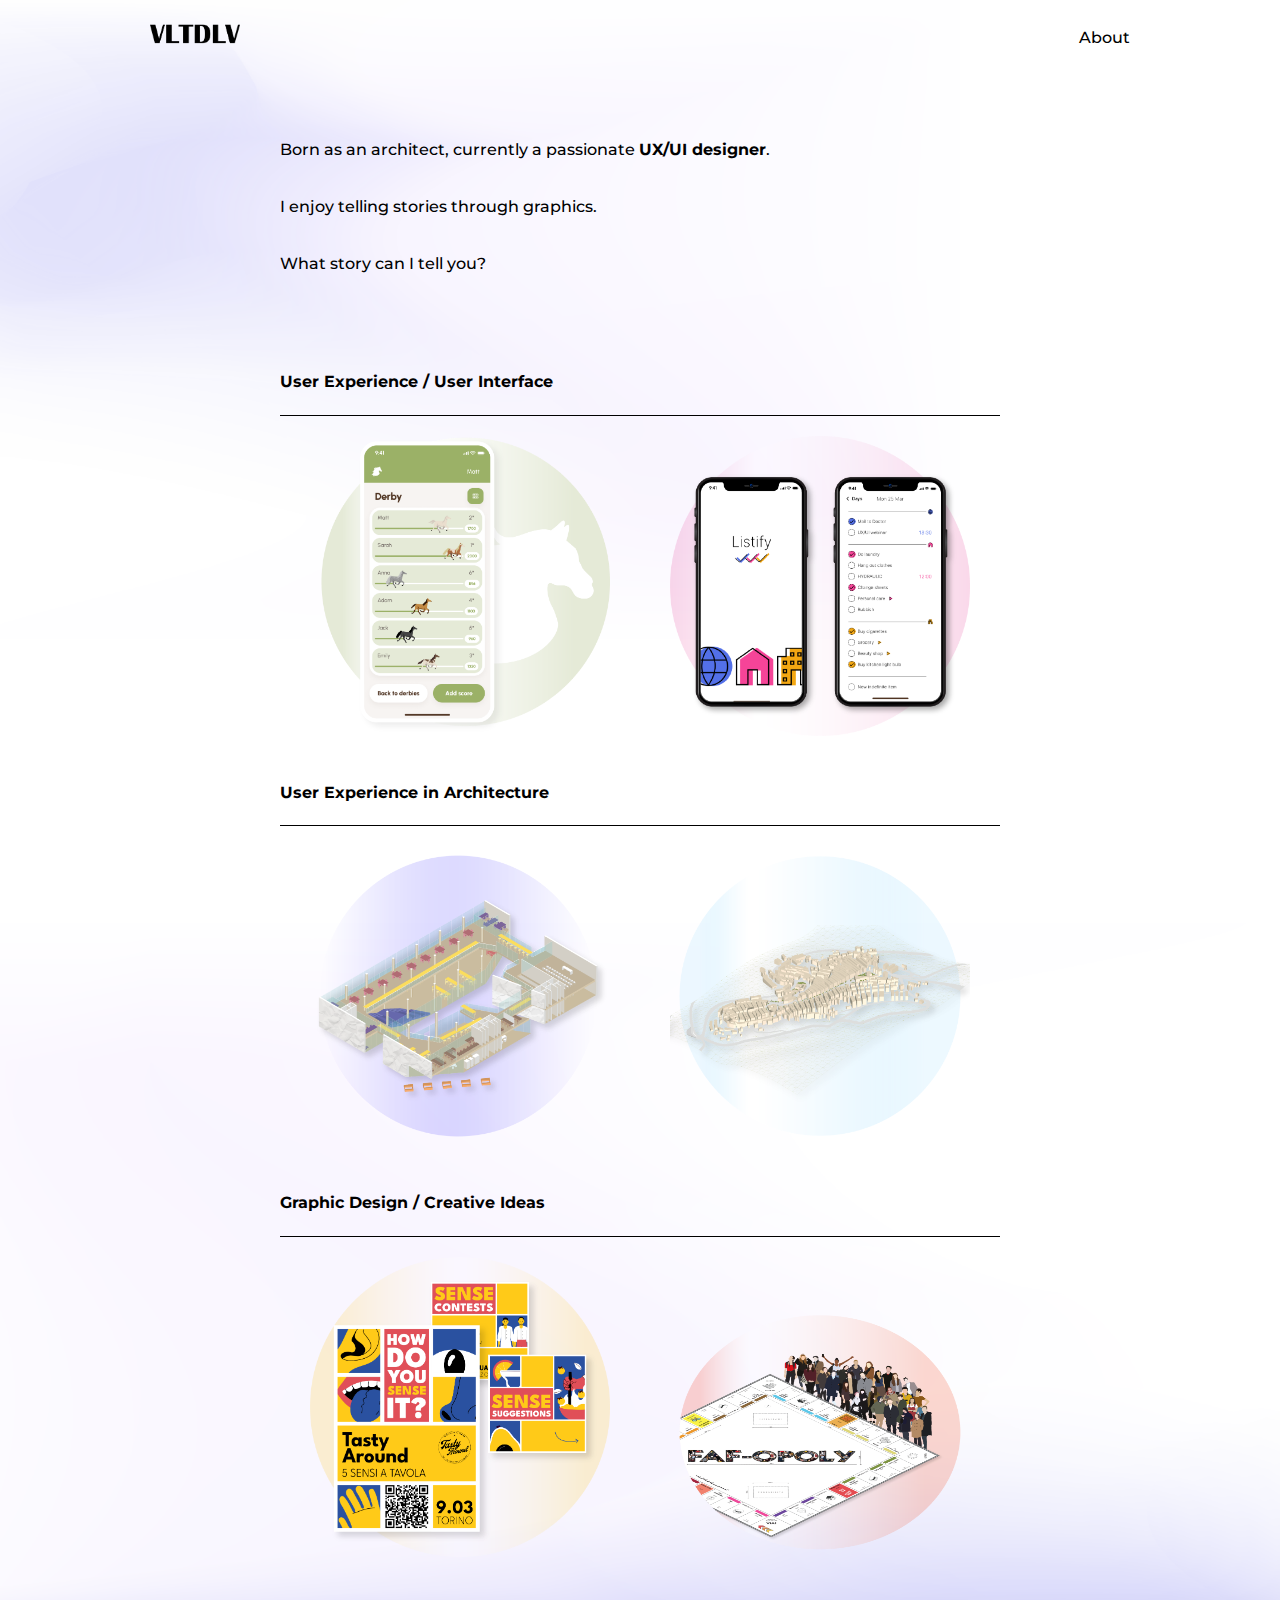
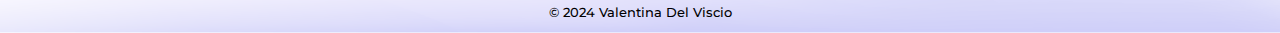
==== index.html @ fec57cce "b" ====
<!DOCTYPE html>
<html lang="en">
  <head>
    <meta charset="UTF-8" />
    <meta name="viewport" content="width=device-width, initial-scale=1.0" />
    <title>Valentina Del Viscio</title>
    <link rel="stylesheet" href="css/style.css" />
    <link rel="preconnect" href="https://fonts.googleapis.com" />
    <link rel="preconnect" href="https://fonts.gstatic.com" crossorigin />
    <link rel="preconnect" href="https://fonts.googleapis.com" />
    <link rel="preconnect" href="https://fonts.gstatic.com" crossorigin />
    <link
      href="https://fonts.googleapis.com/css2?family=Montserrat:ital,wght@0,100..900;1,100..900&display=swap"
      rel="stylesheet"
    />
  </head>
  <body
    style="
      background-image: url(images/background-gradient.png);
      background-size: cover;
      background-position: center;
      background-repeat: no-repeat;
    "
  >
    <header>
      <nav>
        <a href="vltdlv.github.io">
          <img
            src="images/logo-vltdlv.png"
            alt="portfolio logo"
            height="30px"
          />
        </a>
        <a href="#">About</a>
      </nav>
    </header>

    <main>
      <div id="content-biography">
        <section>
          <p>
            Born as an architect, currently a passionate <b>UX/UI designer</b>.
            <br /><br /><br />
            I enjoy telling stories through graphics. <br /><br /><br />What
            story can I tell you?
          </p>
        </section>
      </div>

      <div id="content-projects">
        <section class="cluster">
          <h2>User Experience / User Interface</h2>
          <hr />
          <div class="box-for-two">
            <a href="pagina_di_destinazione.html" class="image-link">
              <img
                class="boxes"
                src="images/pic-1.png"
                data-hover-src="images/pic-1-b.png"
                alt="first project for ux/ui"
                width="300"
                height="300"
              />
            </a>
            <a href="pagina_di_destinazione.html" class="image-link">
              <img
                class="boxes"
                src="images/pic-2.png"
                data-hover-src="images/pic-2-b.png"
                alt="second project for ux/ui"
                width="300"
                height="300"
              />
            </a>
          </div>
        </section>

        <section class="cluster">
          <h2>User Experience in Architecture</h2>
          <hr />
          <div class="box-for-two">
            <a href="pagina_di_destinazione.html" class="image-link">
              <img
                class="boxes"
                src="images/pic-3.png"
                data-hover-src="images/pic-3-b.png"
                alt="first project for architecture"
                width="300"
                height="300"
              />
            </a>
            <a href="pagina_di_destinazione.html" class="image-link">
              <img
                class="boxes"
                src="images/pic-4.png"
                data-hover-src="images/pic-4-b.png"
                alt="second project for architecture"
                width="300"
                height="300"
              />
            </a>
          </div>
        </section>

        <section class="cluster">
          <h2>Graphic Design / Creative Ideas</h2>
          <hr />
          <div class="box-for-two">
            <a href="pagina_di_destinazione.html" class="image-link">
              <img
                class="boxes"
                src="images/pic-5.png"
                data-hover-src="images/pic-5-b.png"
                alt="first project for graphic design"
                width="300"
                height="300"
              />
            </a>
            <a href="pagina_di_destinazione.html" class="image-link">
              <img
                class="boxes"
                src="images/pic-6.png"
                data-hover-src="images/pic-6-b.png"
                alt="second project for graphic design"
                width="300"
                height="300"
              />
            </a>
          </div>
        </section>
      </div>
    </main>
    <footer>
      <p>&copy; 2024 Valentina Del Viscio</p>
    </footer>
    <script src="script.js"></script>
  </body>
</html>
---- css/style.css ----
body {
  font-family: "Montserrat", sans-serif;
  font-optical-sizing: auto;
  font-weight: 500;
  font-style: normal;
  margin: 0px;
}

* {
  box-sizing: border-box;
}

nav {
  display: flex;
  justify-content: space-between;
  align-items: center;
  width: 100%;
  max-width: 980px;
  margin: 20px auto;
}

@media (max-width: 480px) {
  nav {
    padding: 0 20px;
  }
}

footer {
  text-align: center;
  font-size: small;
}

#content-biography {
  margin: 50px;
  display: flex;
  flex-direction: row;
}

a {
  color: #000;
  text-decoration: none;
}

main {
  display: flex;
  flex-direction: column;
  align-items: center;
  width: 100%;
  max-width: 980px;
  margin: 0 auto;
}

.cluster {
  display: flex;
  flex-direction: column;
}

.box-for-two {
  display: flex;
  flex-direction: row;
}

@media (max-width: 480px) {
  .box-for-two {
    flex-direction: column;
  }
}

.boxes {
  margin: 10px 30px;
  transition: transform 0.3s ease;
}

.image-link:hover .boxes {
  transform: scale(1.1);
}

section {
  display: flex;
  text-align: left;
  margin-bottom: 20px;
  width: 720px;
}

@media (max-width: 480px) {
  section {
    width: 100%;
  }
}

hr {
  border: none;
  height: 1px;
  background-color: black;
  margin: 10px 0;
}

h2 {
  font-size: 16px;
}
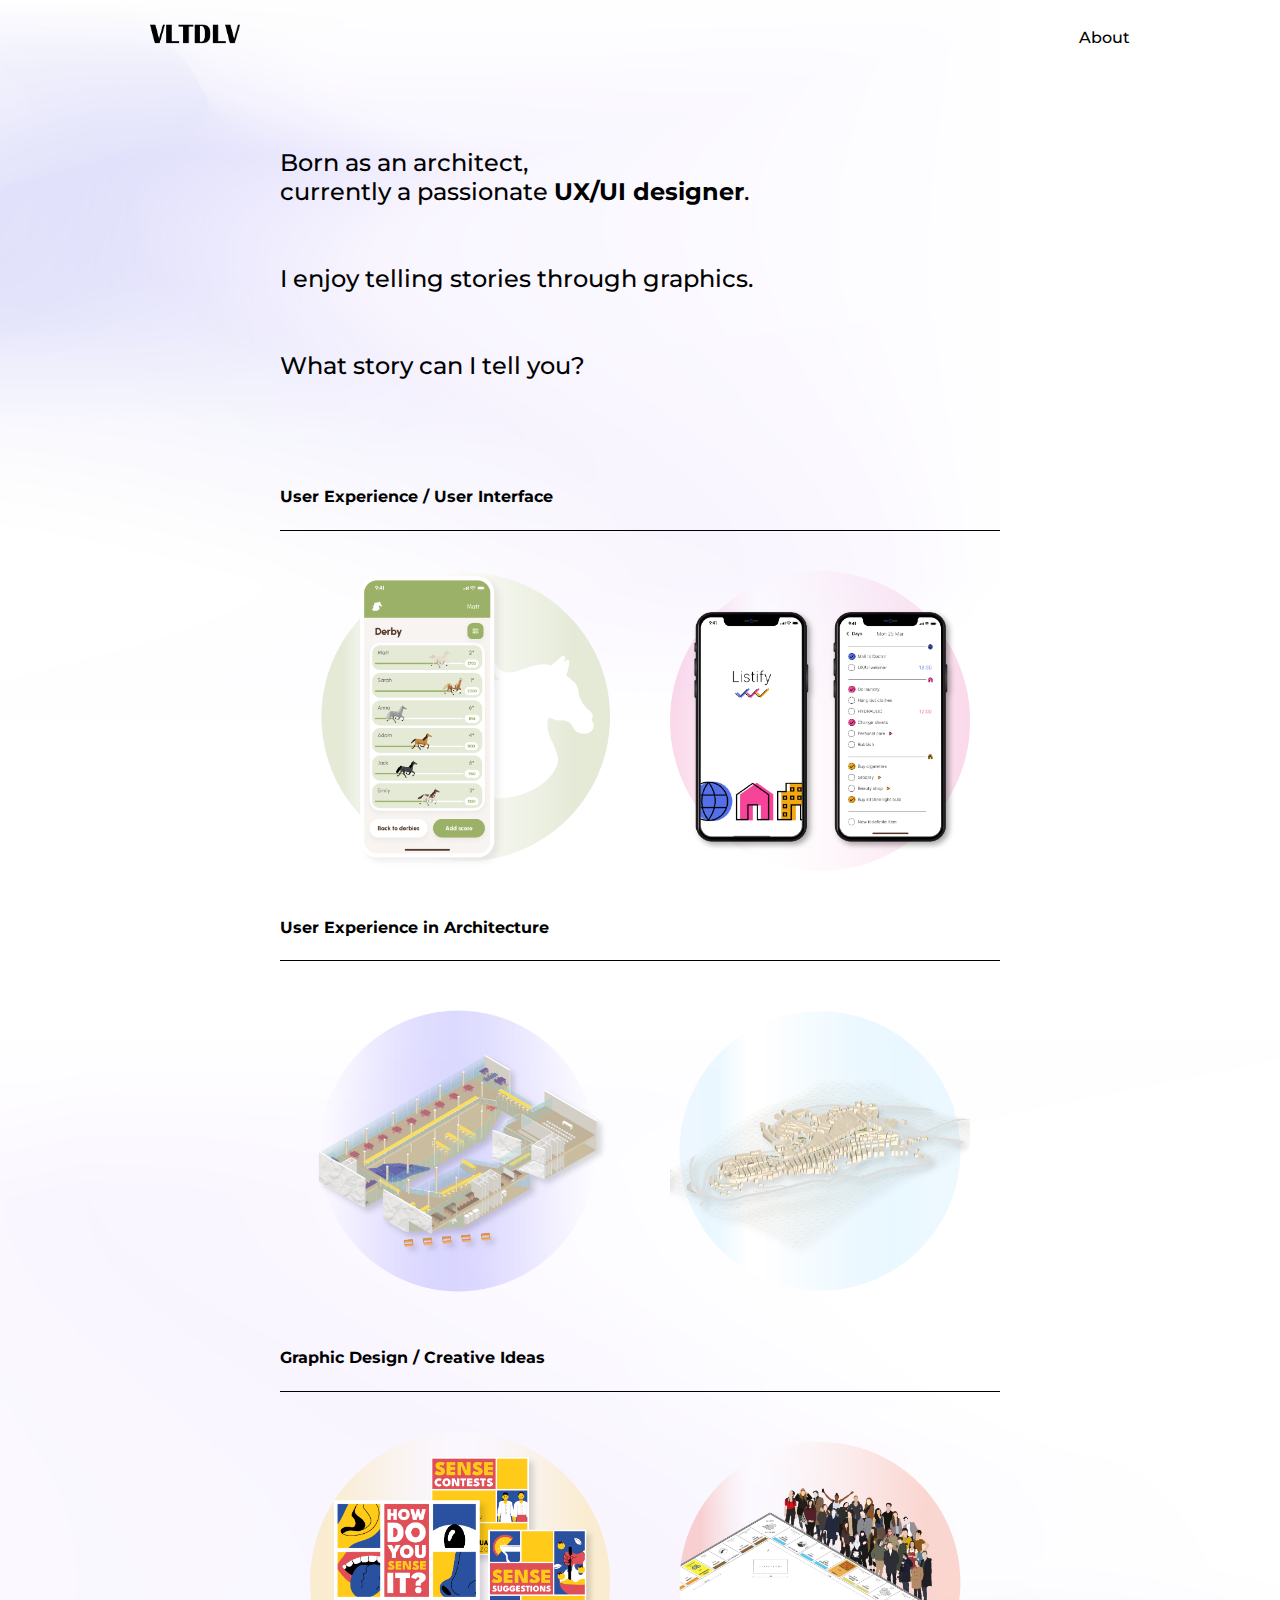
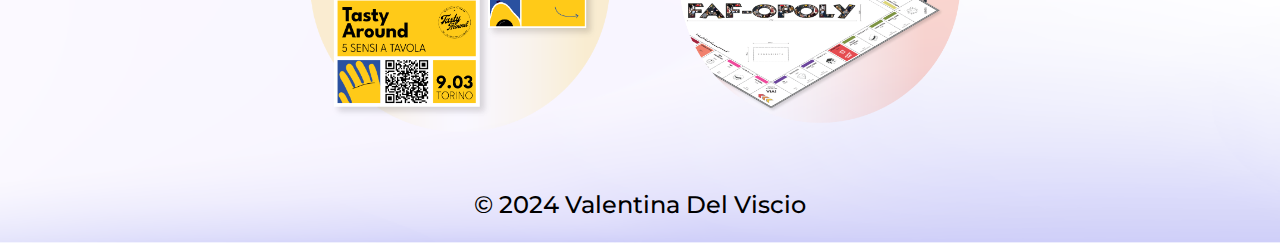
==== commit 18593179: "b" ====
--- a/index.html
+++ b/index.html
@@ -39,8 +39,8 @@
       <div id="content-biography">
         <section>
           <p>
-            Born as an architect, currently a passionate <b>UX/UI designer</b>.
-            <br /><br /><br />
+            Born as an architect, <br />
+            currently a passionate <b>UX/UI designer</b>. <br /><br /><br />
             I enjoy telling stories through graphics. <br /><br /><br />What
             story can I tell you?
           </p>
--- a/css/style.css
+++ b/css/style.css
@@ -23,6 +23,10 @@
   nav {
     padding: 0 20px;
   }
+}
+
+p {
+  font-size: 18pt;
 }
 
 footer {
@@ -66,6 +70,10 @@
   }
 }
 
+.box-for-two {
+  margin-top: 20px;
+}
+
 .boxes {
   margin: 10px 30px;
   transition: transform 0.3s ease;
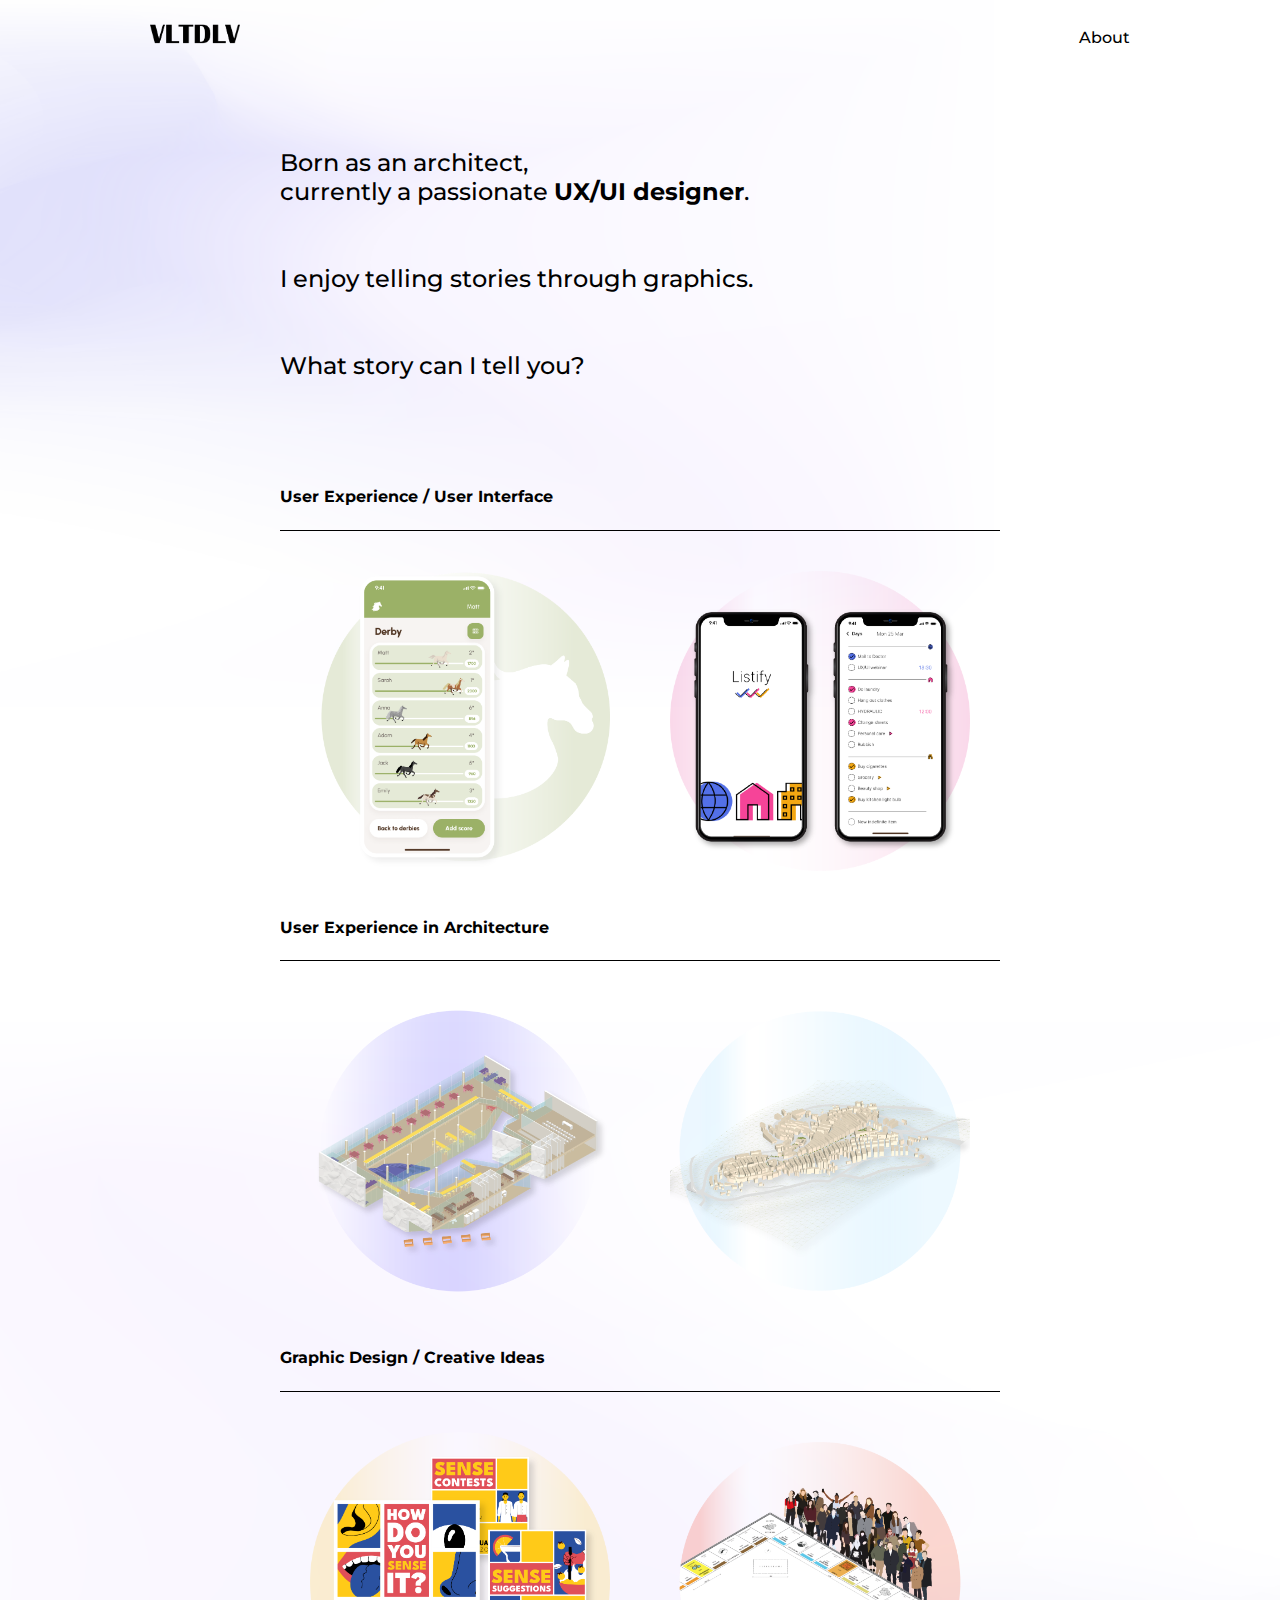
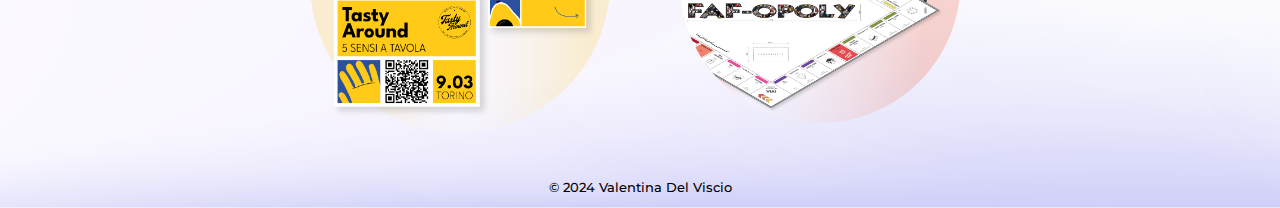
==== commit 38b87a72: "a" ====
--- a/index.html
+++ b/index.html
@@ -131,7 +131,7 @@
       </div>
     </main>
     <footer>
-      <p>&copy; 2024 Valentina Del Viscio</p>
+      <p class="footer">&copy; 2024 Valentina Del Viscio</p>
     </footer>
     <script src="script.js"></script>
   </body>
--- a/css/style.css
+++ b/css/style.css
@@ -31,7 +31,10 @@
 
 footer {
   text-align: center;
-  font-size: small;
+}
+
+.footer {
+  font-size: 10pt;
 }
 
 #content-biography {
@@ -57,6 +60,13 @@
 .cluster {
   display: flex;
   flex-direction: column;
+  width: 720px;
+}
+
+@media (max-width: 480px) {
+  .cluster {
+    width: 100%;
+  }
 }
 
 .box-for-two {
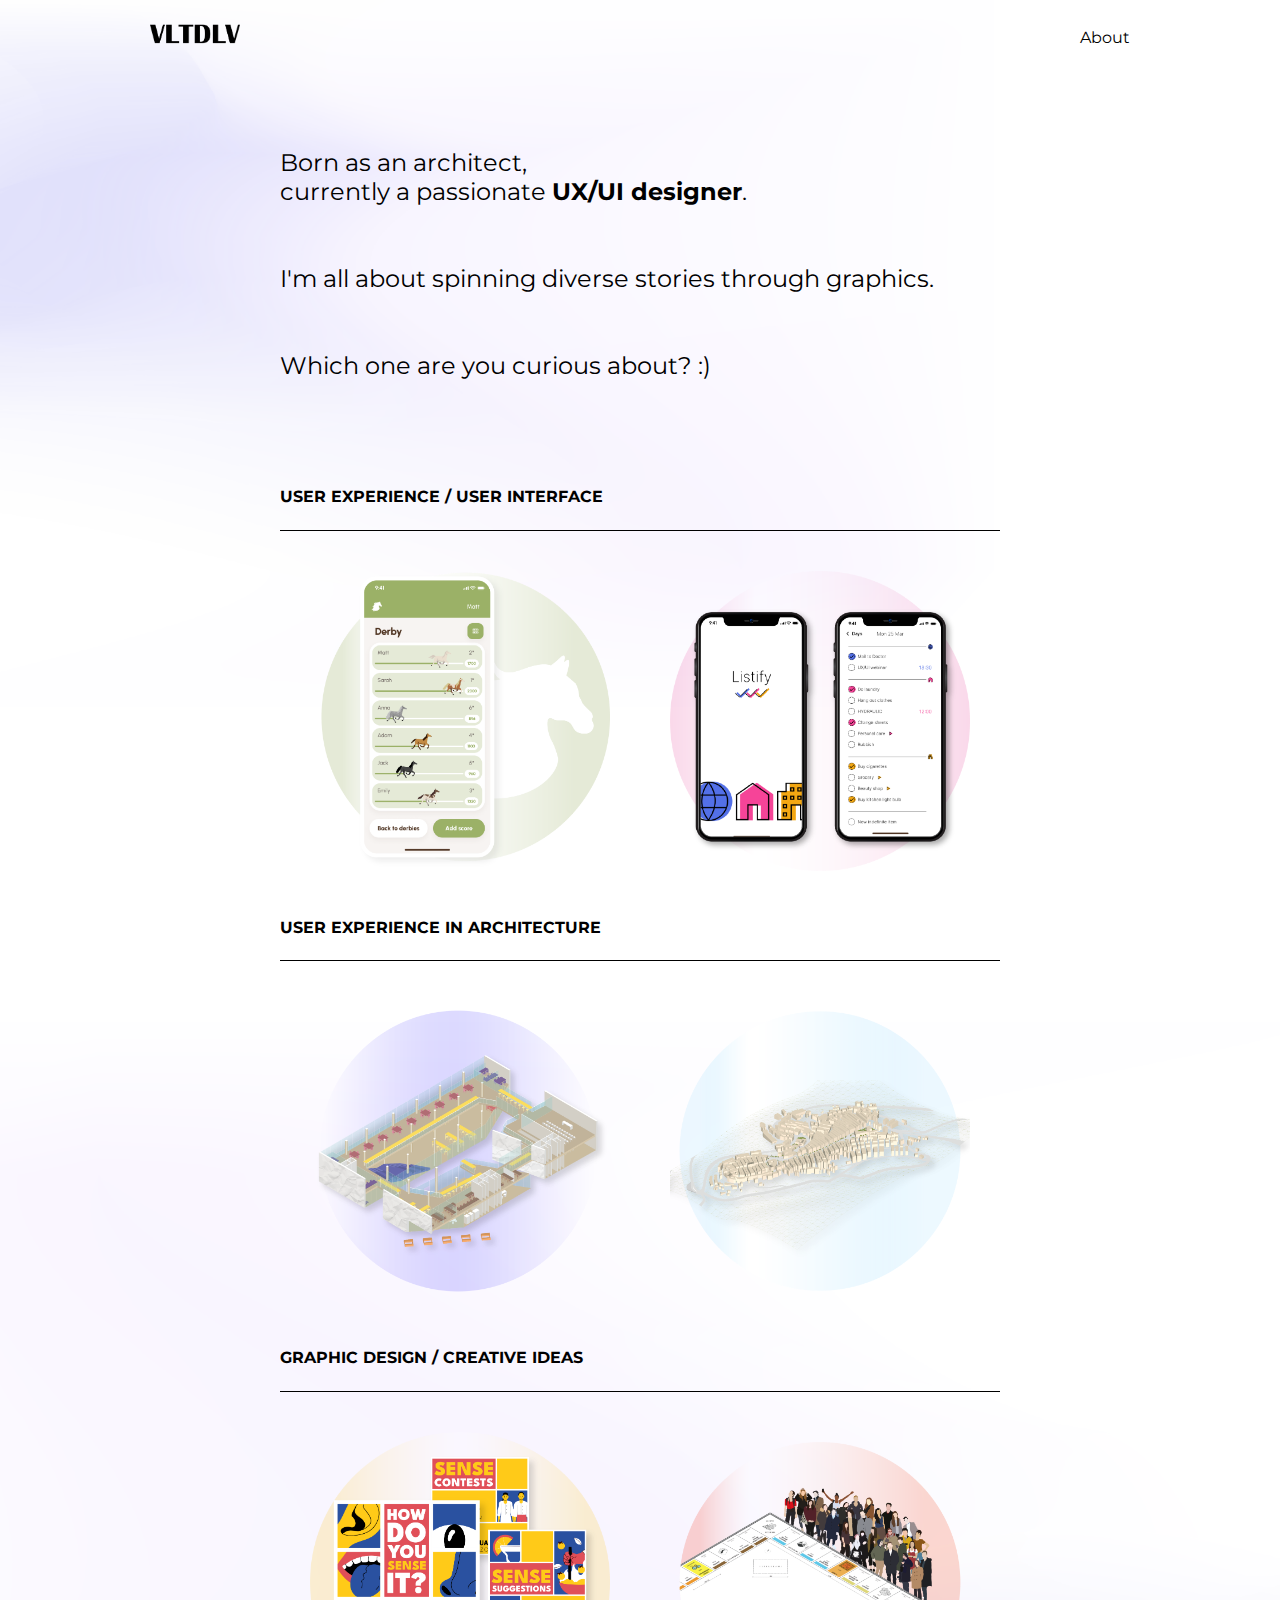
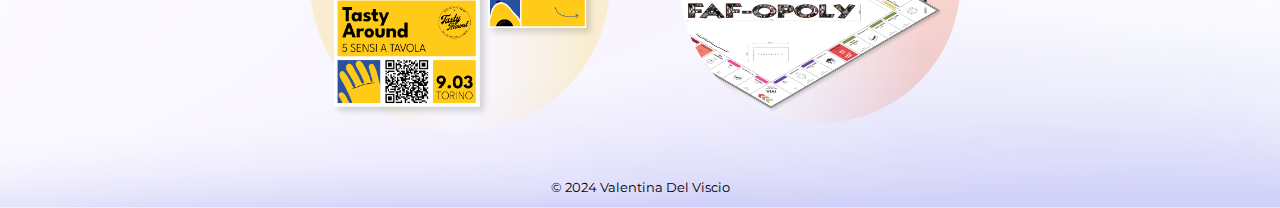
==== commit 5497a0cd: "b" ====
--- a/index.html
+++ b/index.html
@@ -38,18 +38,18 @@
     <main>
       <div id="content-biography">
         <section>
-          <p>
+          <p class="main-story">
             Born as an architect, <br />
             currently a passionate <b>UX/UI designer</b>. <br /><br /><br />
-            I enjoy telling stories through graphics. <br /><br /><br />What
-            story can I tell you?
+            I'm all about spinning diverse stories through graphics.
+            <br /><br /><br />Which one are you curious about? :)
           </p>
         </section>
       </div>
 
       <div id="content-projects">
         <section class="cluster">
-          <h2>User Experience / User Interface</h2>
+          <h2>USER EXPERIENCE / USER INTERFACE</h2>
           <hr />
           <div class="box-for-two">
             <a href="pagina_di_destinazione.html" class="image-link">
@@ -76,7 +76,7 @@
         </section>
 
         <section class="cluster">
-          <h2>User Experience in Architecture</h2>
+          <h2>USER EXPERIENCE IN ARCHITECTURE</h2>
           <hr />
           <div class="box-for-two">
             <a href="pagina_di_destinazione.html" class="image-link">
@@ -103,7 +103,7 @@
         </section>
 
         <section class="cluster">
-          <h2>Graphic Design / Creative Ideas</h2>
+          <h2>GRAPHIC DESIGN / CREATIVE IDEAS</h2>
           <hr />
           <div class="box-for-two">
             <a href="pagina_di_destinazione.html" class="image-link">
--- a/css/style.css
+++ b/css/style.css
@@ -1,7 +1,7 @@
 body {
   font-family: "Montserrat", sans-serif;
   font-optical-sizing: auto;
-  font-weight: 500;
+  font-weight: 400;
   font-style: normal;
   margin: 0px;
 }
@@ -25,8 +25,90 @@
   }
 }
 
+.main-story {
+  font-size: 18pt;
+}
+
+.back-to {
+  margin: 40px 0;
+  width: 100%;
+}
+
+.back-to p {
+  font-size: 20pt;
+  font-weight: 600;
+}
+
+.back-to p:hover {
+  animation: glitter 0.6s;
+}
+
+@keyframes glitter {
+  0% {
+    opacity: 1; /* Opacità iniziale */
+  }
+  50% {
+    opacity: 0.5; /* Opacità intermedia */
+  }
+  100% {
+    opacity: 1; /* Opacità finale */
+  }
+}
+
 p {
-  font-size: 18pt;
+  font-size: 14pt;
+}
+
+.subtitles {
+  display: flex;
+  flex-direction: column;
+}
+
+.content-page {
+  width: 980px;
+}
+
+@media (max-width: 480px) {
+  .content-page {
+    width: 100%;
+    padding: 0 20px 0 40px;
+  }
+}
+
+.main-content {
+  margin-top: 50px;
+  display: flex;
+  flex-direction: row;
+  justify-content: space-between;
+}
+
+@media (max-width: 480px) {
+  .main-content {
+    flex-direction: column;
+  }
+}
+
+.content {
+  margin-top: 40px;
+  display: flex;
+  flex-direction: row;
+  justify-content: space-between;
+}
+
+@media (max-width: 480px) {
+  .content {
+    flex-direction: column;
+  }
+}
+
+.description {
+  width: 720px;
+}
+
+@media (max-width: 480px) {
+  .description {
+    width: 320px;
+  }
 }
 
 footer {
@@ -116,3 +198,78 @@
 h2 {
   font-size: 16px;
 }
+
+.title h1 {
+  font-weight: 800;
+  margin-bottom: 0px;
+}
+
+.title h2 {
+  font-size: 22px;
+  font-weight: 600;
+  margin-top: 10px;
+}
+
+.subtitles p {
+  line-height: 30px;
+}
+
+.protowrap {
+  display: flex;
+  flex-direction: column;
+  width: 720px;
+}
+
+@media (max-width: 480px) {
+  .protowrap {
+    width: 100%;
+  }
+}
+
+.protobox {
+  display: flex;
+  flex-direction: row;
+  justify-content: space-evenly;
+  padding: 20px 0;
+}
+
+@media (max-width: 480px) {
+  .protobox {
+    flex-direction: column;
+  }
+}
+
+.prototypes {
+  display: flex;
+  flex-direction: column;
+}
+
+@media (max-width: 480px) {
+  .prototypes {
+    align-items: center;
+  }
+}
+
+.proto-description {
+  width: 220px;
+  font-size: 11pt;
+  padding: 0 10px;
+}
+
+/* Media query per schermi di larghezza massima di 720px */
+@media screen and (max-width: 720px) {
+  /* Modifica le dimensioni delle immagini di 720px */
+  img.img-720 {
+    width: 100%; /* Imposta la larghezza al 100% del contenitore */
+    max-width: none; /* Rimuove il limite massimo impostato precedentemente */
+  }
+}
+
+/* Media query per schermi di larghezza massima di 980px */
+@media screen and (max-width: 980px) {
+  /* Modifica le dimensioni delle immagini di 980px */
+  img.img-980 {
+    width: 100%; /* Imposta la larghezza al 100% del contenitore */
+    max-width: none; /* Rimuove il limite massimo impostato precedentemente */
+  }
+}
